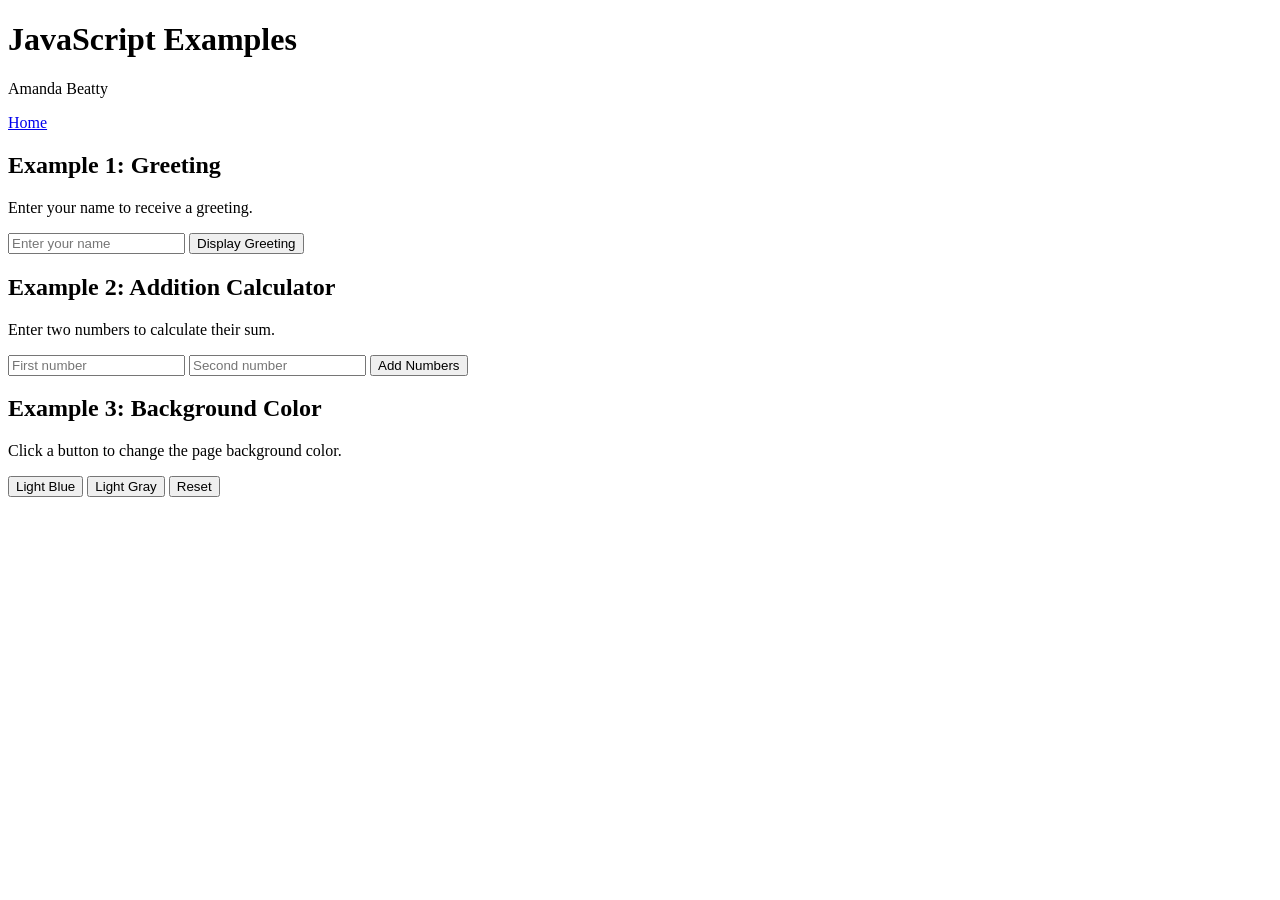
==== jsExamples.html @ 4f9c6c62 "deleted unused images" ====
<!DOCTYPE html>
<html lang="en">
<head>
    <meta charset="UTF-8">
    <meta name="viewport" content="width=device-width, initial-scale=1.0">

    <title>JavaScript Examples</title>

    <link rel="stylesheet" href="index-style.css">

    <script src="jsExamples.js" defer></script>
</head>

<body>

    <header>
        <h1>JavaScript Examples</h1>
        <p>Amanda Beatty</p>
    </header>

    <nav>
        <a href="index.html">Home</a>
    </nav>

    <main>

        <section class="card">
            <h2>Example 1: Greeting</h2>

            <p>Enter your name to receive a greeting.</p>

            <input type="text" id="nameInput" placeholder="Enter your name">

            <button id="greetingButton">Display Greeting</button>

            <p id="greetingOutput"></p>
        </section>

        <section class="card">
            <h2>Example 2: Addition Calculator</h2>

            <p>Enter two numbers to calculate their sum.</p>

            <input type="number" id="firstNumber" placeholder="First number">

            <input type="number" id="secondNumber" placeholder="Second number">

            <button id="addButton">Add Numbers</button>

            <p id="calculatorOutput"></p>
        </section>

        <section class="card">
            <h2>Example 3: Background Color</h2>

            <p>Click a button to change the page background color.</p>

            <button id="blueButton">Light Blue</button>

            <button id="grayButton">Light Gray</button>

            <button id="resetButton">Reset</button>
        </section>

    </main>

    <footer>
    
    </footer>

</body>
</html>
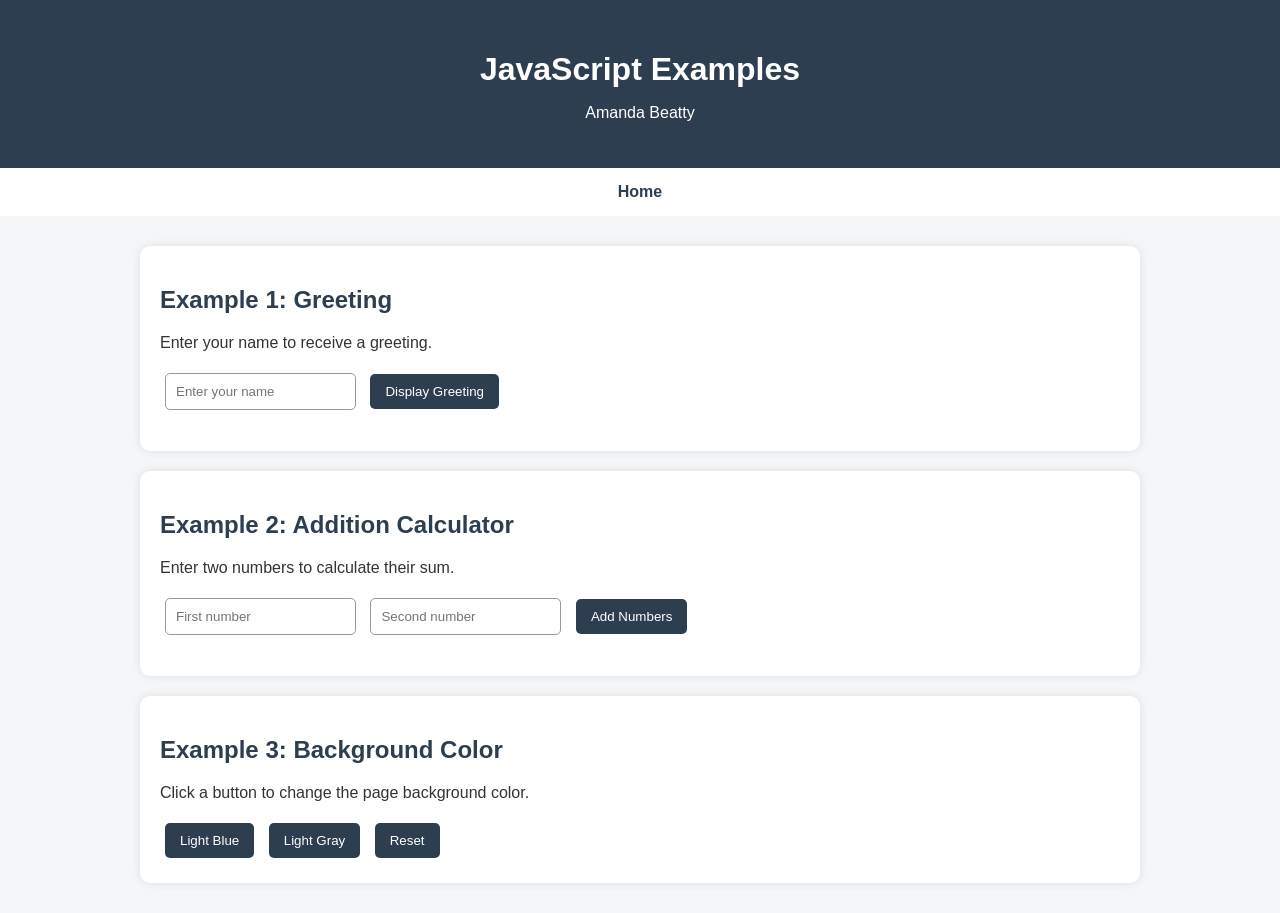
==== commit fe596d1a: "fixed links" ====
--- a/jsExamples.html
+++ b/jsExamples.html
@@ -6,7 +6,7 @@
 
     <title>JavaScript Examples</title>
 
-    <link rel="stylesheet" href="index-style.css">
+    <link href="index_style.css" rel="stylesheet" />
 
     <script src="jsExamples.js" defer></script>
 </head>
@@ -65,7 +65,7 @@
     </main>
 
     <footer>
-    
+        
     </footer>
 
 </body>
--- a/index_style.css
+++ b/index_style.css
@@ -0,0 +1,119 @@
+/* General Page Styling */
+
+body {
+    margin: 0;
+    font-family: Arial, Helvetica, sans-serif;
+    background-color: #f4f6f8;
+    color: #333;
+}
+
+/* Header */
+
+header {
+    background-color: #2c3e50;
+    color: white;
+    text-align: center;
+    padding: 30px;
+}
+
+header h1 {
+    margin-bottom: 10px;
+}
+
+/* Main */
+
+main {
+    width: 90%;
+    max-width: 1000px;
+    margin: 30px auto;
+}
+
+/* About Section */
+
+.about {
+    display: flex;
+    align-items: center;
+    gap: 30px;
+    background: white;
+    padding: 25px;
+    border-radius: 10px;
+    margin-bottom: 25px;
+    box-shadow: 0 0 10px rgba(0,0,0,.1);
+}
+
+img {
+    width: 200px;
+    border-radius: 10px;
+}
+
+/* Cards */
+
+.card {
+    background: white;
+    padding: 20px;
+    margin-bottom: 20px;
+    border-radius: 10px;
+    box-shadow: 0 0 10px rgba(0,0,0,.1);
+}
+
+.card h2 {
+    color: #2c3e50;
+}
+
+/* Skills List */
+
+ul {
+    padding-left: 20px;
+}
+
+li {
+    margin-bottom: 8px;
+}
+
+/* Navigation */
+
+nav {
+    text-align: center;
+    background-color: white;
+    padding: 15px;
+}
+
+nav a,
+.card a {
+    color: #2c3e50;
+    font-weight: bold;
+    text-decoration: none;
+}
+
+nav a:hover,
+.card a:hover {
+    text-decoration: underline;
+}
+
+/* JavaScript Examples */
+
+input {
+    padding: 10px;
+    margin: 5px;
+    border: 1px solid #999;
+    border-radius: 5px;
+}
+
+button {
+    padding: 10px 15px;
+    margin: 5px;
+    border: none;
+    border-radius: 5px;
+    background-color: #2c3e50;
+    color: white;
+    cursor: pointer;
+}
+
+button:hover {
+    background-color: #486581;
+}
+
+#greetingOutput,
+#calculatorOutput {
+    font-weight: bold;
+}
